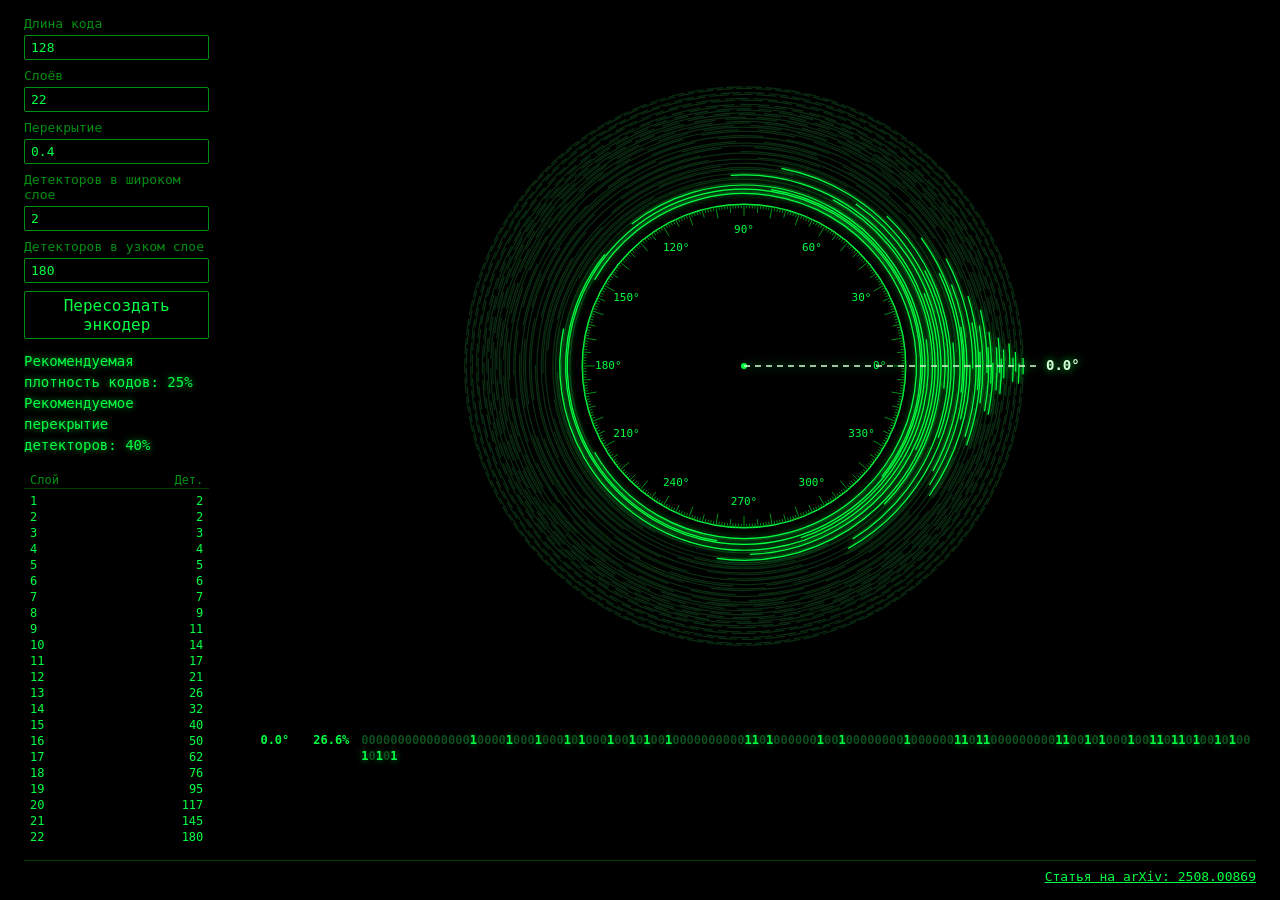
==== index.html @ e859a64a "Align paper link to the right in the footer Co-Authored-By: Claude Opus 5.5 <noreply@anthropic.com>" ====
<!doctype html>
<html lang="ru">
<head>
    <meta charset="utf-8">
    <meta name="viewport" content="width=device-width, initial-scale=1">
    <title>Angle Encoder</title>
    <style>
        :root {
            --background: #000;
            --bright: #00ff41;
            --mid: #008f11;
            --dark: #003b00;
            --dim: #0f4d1c;
            --glow: 0 0 6px rgba(0, 255, 65, 0.7);
        }

        /* The page fills exactly one screen: the dial shrinks to whatever
           height is left after the code history and the footer. */
        body {
            font-family: Consolas, ui-monospace, monospace;
            margin: 0;
            padding: 16px 24px;
            box-sizing: border-box;
            height: 100vh;
            display: flex;
            flex-direction: column;
            color: var(--bright);
            background: var(--background);
        }

        .layout {
            flex: 1;
            min-height: 0;
            display: grid;
            grid-template-columns: repeat(12, minmax(0, 1fr));
            grid-template-rows: minmax(0, 1fr);
            gap: 24px;
        }

        .sidebar {
            grid-column: span 2;
            min-height: 0;
            overflow-y: auto;
        }

        .main {
            grid-column: span 10;
            min-height: 0;
            display: grid;
            grid-template-rows: minmax(0, 1fr) auto;
            gap: 12px;
        }

        .dial-box {
            min-height: 0;
            container-type: size;
            display: flex;
            justify-content: center;
            align-items: center;
        }

        .layers-panel {
            margin-top: 16px;
            font-size: 12px;
        }

        @media (max-width: 800px) {
            body {
                height: auto;
            }

            .layout {
                grid-template-rows: none;
            }

            .sidebar,
            .main {
                grid-column: 1 / -1;
            }

            .dial-box {
                height: min(100vw - 48px, 80vh);
            }
        }

        .layers-header,
        #layers li {
            display: flex;
            justify-content: space-between;
            gap: 8px;
            padding: 1px 6px;
        }

        .layers-header {
            color: var(--mid);
            border-bottom: 1px solid var(--dark);
            margin-bottom: 4px;
        }

        #layers {
            list-style: none;
            padding: 0;
            margin: 0;
        }

        #layers li {
            cursor: default;
            border-radius: 2px;
        }

        #layers li:hover {
            color: var(--background);
            background: var(--bright);
            box-shadow: var(--glow);
        }

        form {
            display: flex;
            flex-direction: column;
            gap: 8px;
        }

        label {
            display: flex;
            flex-direction: column;
            gap: 4px;
            font-size: 13px;
            color: var(--mid);
        }

        input,
        button {
            font: inherit;
            color: var(--bright);
            background: var(--background);
            border: 1px solid var(--mid);
            border-radius: 2px;
            padding: 4px 6px;
        }

        input {
            width: 100%;
            box-sizing: border-box;
        }

        input:focus {
            outline: none;
            border-color: var(--bright);
            box-shadow: var(--glow);
        }

        button {
            align-self: flex-start;
            cursor: pointer;
        }

        button:hover {
            color: var(--background);
            background: var(--bright);
            box-shadow: var(--glow);
        }

        #recommendations {
            margin: 12px 0 0;
            font-size: 14px;
            line-height: 1.5;
            text-shadow: var(--glow);
        }

        footer {
            flex: none;
            margin-top: 12px;
            padding-top: 8px;
            border-top: 1px solid var(--dark);
            font-size: 13px;
            text-align: right;
        }

        a {
            color: var(--bright);
        }

        a:hover {
            text-shadow: var(--glow);
        }

        #dial {
            display: block;
            width: min(100cqw, 100cqh);
            height: min(100cqw, 100cqh);
            touch-action: none;
        }

        #history {
            justify-self: center;
            max-width: 100%;
            list-style: none;
            padding: 0;
            margin: 0;
            font-size: 12px;
            /* Room for all five rows, so the dial does not jump as they fill. */
            min-height: calc(5 * 24px);
        }

        #history li {
            display: flex;
            gap: 12px;
            padding: 4px 0;
            line-height: 16px;
            color: var(--mid);
            opacity: 0.6;
        }

        #history li:first-child {
            color: var(--bright);
            font-weight: 600;
            opacity: 1;
        }

        #history .angle {
            flex: none;
            width: 56px;
            text-align: right;
        }

        #history .density {
            flex: none;
            width: 48px;
            text-align: right;
        }

        #history .code {
            word-break: break-all;
            color: var(--dim);
        }

        #history .code .one {
            color: var(--bright);
            font-weight: 700;
            text-shadow: var(--glow);
        }

        #history .code .diff {
            color: var(--background);
            background: var(--bright);
            border-radius: 2px;
            text-shadow: none;
            box-shadow: var(--glow);
        }
    </style>
</head>
<body>
<div class="layout">
<aside class="sidebar">
    <form id="params">
        <label>
            Длина кода
            <input name="codeLength" type="number" value="128" min="1">
        </label>
        <label>
            Слоёв
            <input name="layersCount" type="number" value="22" min="2">
        </label>
        <label>
            Перекрытие
            <input name="overlap" type="number" value="0.4" min="0" max="0.99" step="0.01">
        </label>
        <label>
            Детекторов в широком слое
            <input name="widestDetectors" type="number" value="2" min="1">
        </label>
        <label>
            Детекторов в узком слое
            <input name="narrowestDetectors" type="number" value="180" min="1">
        </label>
        <button type="submit">Пересоздать энкодер</button>
    </form>

    <p id="recommendations">
        Рекомендуемая плотность кодов: 25%<br>
        Рекомендуемое перекрытие детекторов: 40%
    </p>

    <div class="layers-panel">
        <div class="layers-header"><span>Слой</span><span>Дет.</span></div>
        <ol id="layers"></ol>
    </div>
</aside>

<main class="main">
    <div class="dial-box">
        <canvas id="dial"></canvas>
    </div>

    <ol id="history"></ol>
</main>
</div>

<footer>
    <a href="https://arxiv.org/pdf/2508.00869" target="_blank" rel="noopener">Статья на arXiv: 2508.00869</a>
</footer>

    <script src="encoder.js"></script>
    <script src="main.js"></script>
</body>
</html>
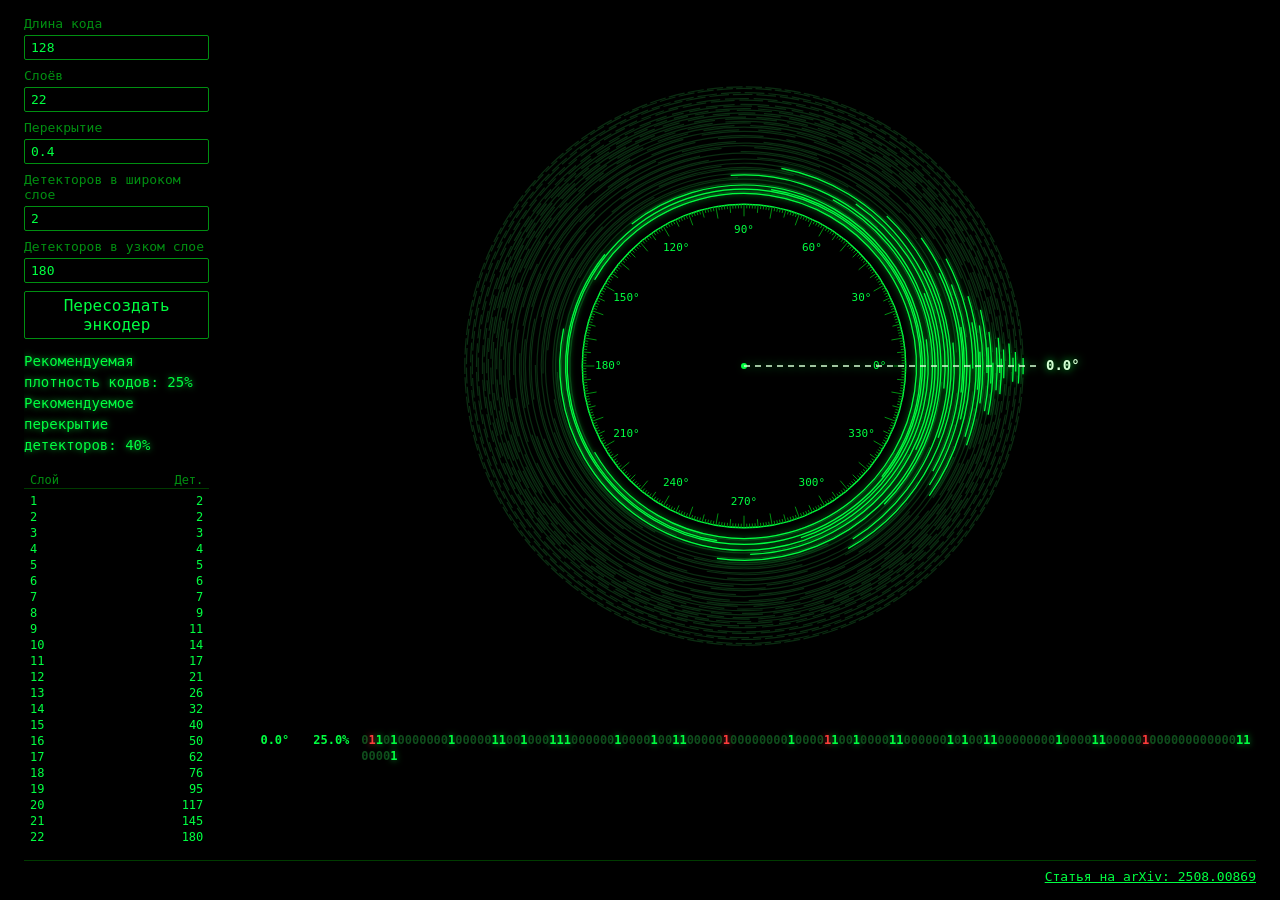
==== commit 20d5897a: "Highlight code bits shared by several active detectors in red Co-Authored-By: Claude Opus 5.5 <norep" ====
--- a/index.html
+++ b/index.html
@@ -12,6 +12,8 @@
             --dark: #003b00;
             --dim: #0f4d1c;
             --glow: 0 0 6px rgba(0, 255, 65, 0.7);
+            --red: #ff3b3b;
+            --red-glow: 0 0 6px rgba(255, 59, 59, 0.7);
         }
 
         /* The page fills exactly one screen: the dial shrinks to whatever
@@ -240,6 +242,11 @@
             text-shadow: var(--glow);
         }
 
+        #history .code .shared {
+            color: var(--red);
+            text-shadow: var(--red-glow);
+        }
+
         #history .code .diff {
             color: var(--background);
             background: var(--bright);
@@ -247,6 +254,10 @@
             text-shadow: none;
             box-shadow: var(--glow);
         }
+
+        #history .code .diff.shared {
+            color: #b00000;
+        }
     </style>
 </head>
 <body>
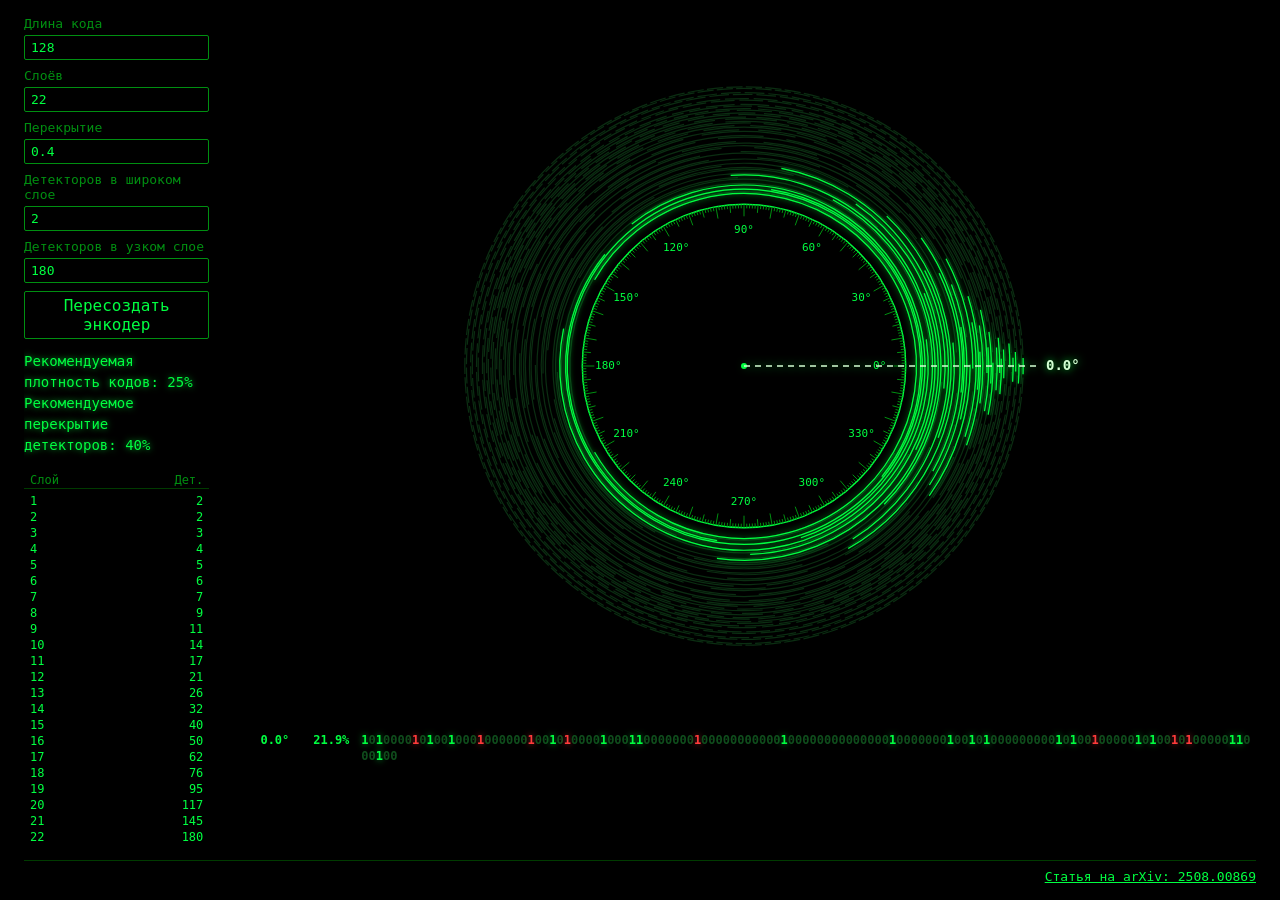
==== commit ae9912c8: "Use a red glow for changed bits shared by several detectors Co-Authored-By: Claude Opus 5.5 <noreply" ====
--- a/index.html
+++ b/index.html
@@ -257,6 +257,7 @@
 
         #history .code .diff.shared {
             color: #b00000;
+            box-shadow: var(--red-glow);
         }
     </style>
 </head>
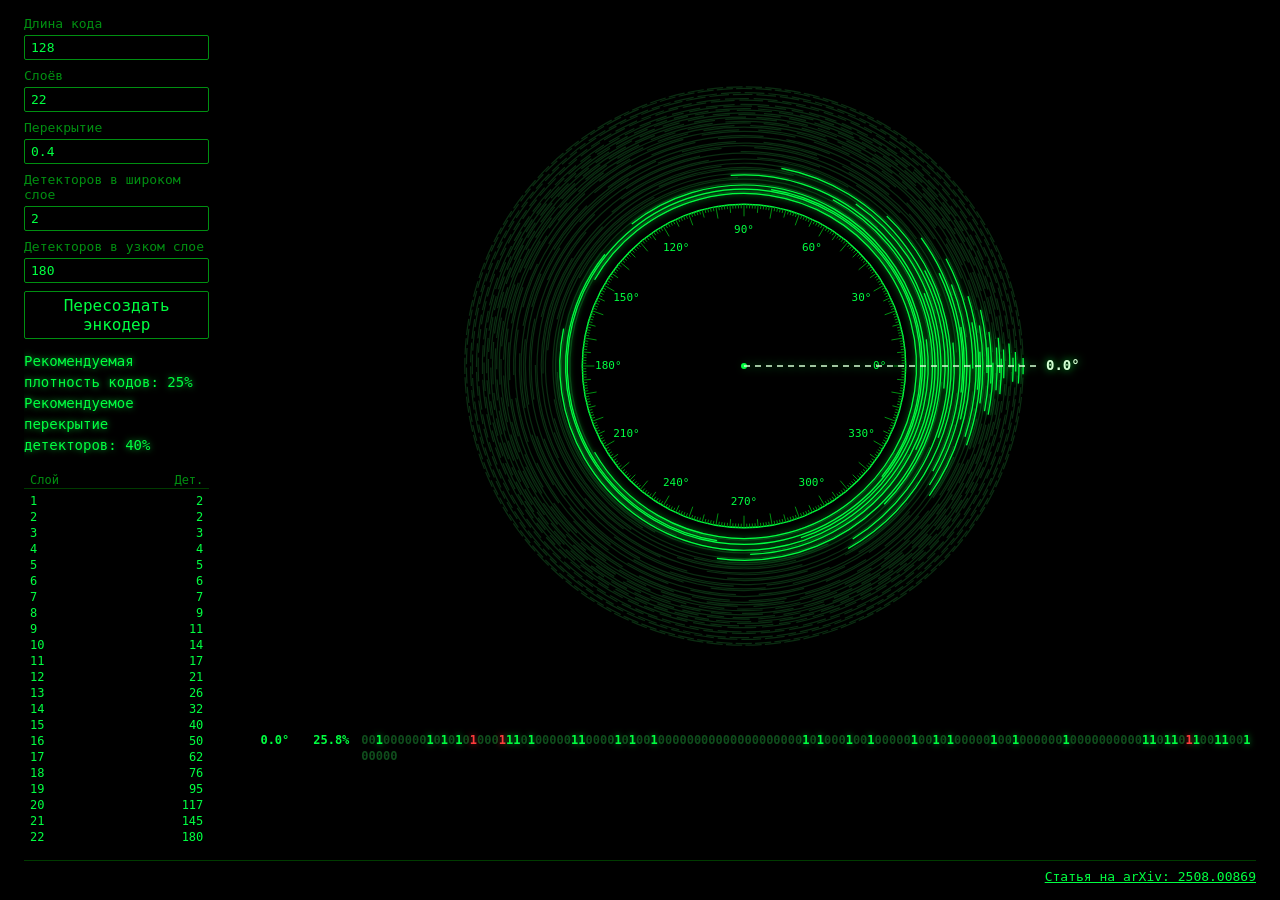
==== commit 12c6d1c9: "Use a red background for changed bits shared by several detectors Co-Authored-By: Claude Opus 5.5 <n" ====
--- a/index.html
+++ b/index.html
@@ -256,7 +256,7 @@
         }
 
         #history .code .diff.shared {
-            color: #b00000;
+            background: var(--red);
             box-shadow: var(--red-glow);
         }
     </style>
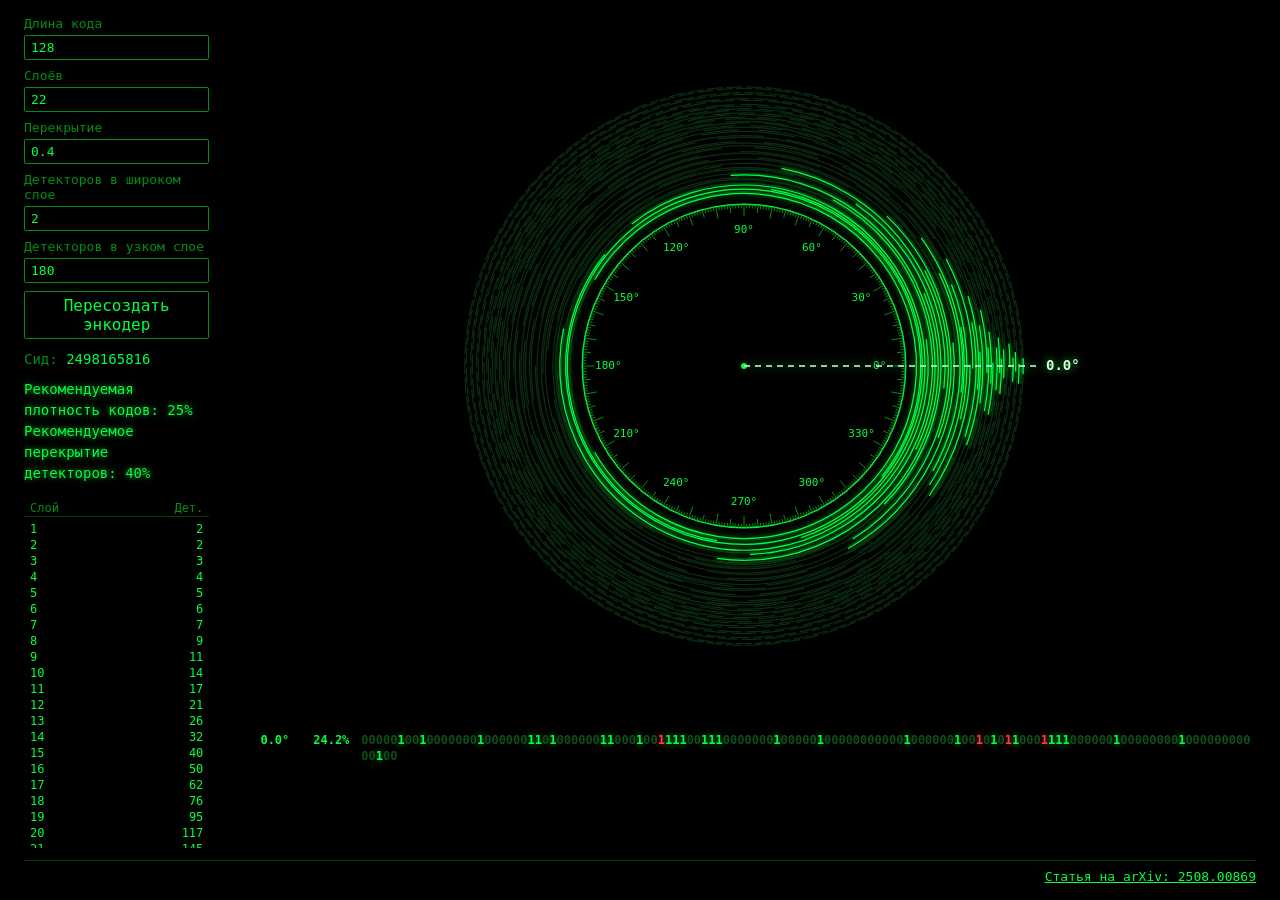
==== commit 7b36ee19: "Seed the detector bit generator randomly and show the seed Co-Authored-By: Claude Opus 5.5 <noreply@" ====
--- a/index.html
+++ b/index.html
@@ -162,6 +162,17 @@
             box-shadow: var(--glow);
         }
 
+        #seed-line {
+            margin: 12px 0 0;
+            font-size: 14px;
+            color: var(--mid);
+        }
+
+        #seed {
+            color: var(--bright);
+            user-select: all;
+        }
+
         #recommendations {
             margin: 12px 0 0;
             font-size: 14px;
@@ -288,6 +299,8 @@
         <button type="submit">Пересоздать энкодер</button>
     </form>
 
+    <p id="seed-line">Сид: <output id="seed"></output></p>
+
     <p id="recommendations">
         Рекомендуемая плотность кодов: 25%<br>
         Рекомендуемое перекрытие детекторов: 40%
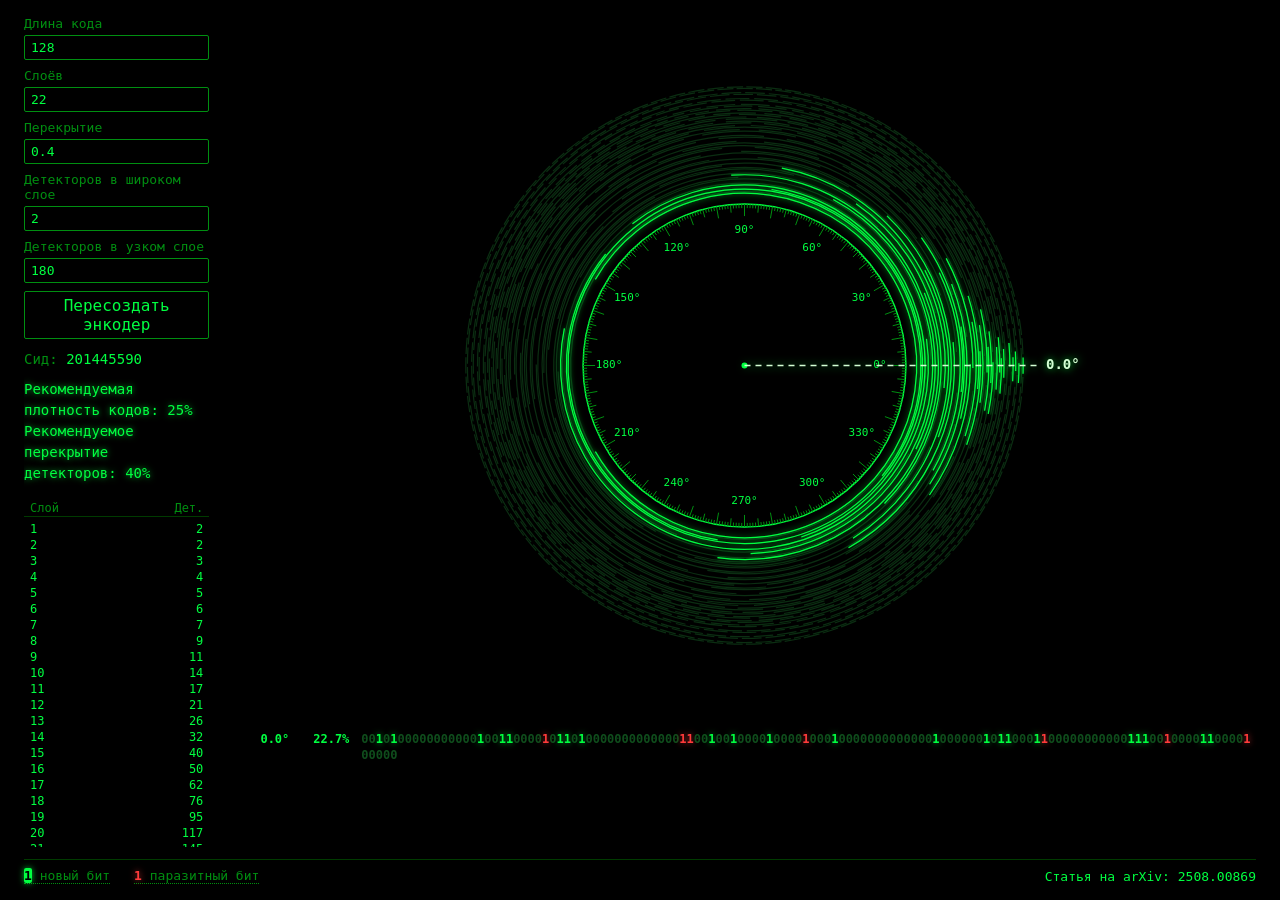
==== commit 8e6e8090: "Add a bit legend with tooltips to the footer Co-Authored-By: Claude Opus 5.5 <noreply@anthropic.com>" ====
--- a/index.html
+++ b/index.html
@@ -186,7 +186,51 @@
             padding-top: 8px;
             border-top: 1px solid var(--dark);
             font-size: 13px;
-            text-align: right;
+            display: flex;
+            flex-wrap: wrap;
+            justify-content: space-between;
+            align-items: center;
+            gap: 8px 24px;
+        }
+
+        .legend {
+            display: flex;
+            gap: 24px;
+            color: var(--mid);
+        }
+
+        .legend-item {
+            position: relative;
+            cursor: help;
+            border-bottom: 1px dotted var(--mid);
+        }
+
+        .legend-item::after {
+            content: attr(data-tip);
+            position: absolute;
+            left: 0;
+            bottom: calc(100% + 8px);
+            white-space: nowrap;
+            padding: 4px 8px;
+            font-size: 12px;
+            color: var(--bright);
+            background: var(--background);
+            border: 1px solid var(--mid);
+            border-radius: 2px;
+            box-shadow: var(--glow);
+            opacity: 0;
+            pointer-events: none;
+            transition: opacity 0.15s;
+        }
+
+        .legend-item:focus-visible {
+            outline: 1px solid var(--bright);
+            outline-offset: 2px;
+        }
+
+        .legend-item:hover::after,
+        .legend-item:focus::after {
+            opacity: 1;
         }
 
         a {
@@ -247,18 +291,18 @@
             color: var(--dim);
         }
 
-        #history .code .one {
+        .code .one {
             color: var(--bright);
             font-weight: 700;
             text-shadow: var(--glow);
         }
 
-        #history .code .shared {
+        .code .shared {
             color: var(--red);
             text-shadow: var(--red-glow);
         }
 
-        #history .code .diff {
+        .code .diff {
             color: var(--background);
             background: var(--bright);
             border-radius: 2px;
@@ -266,7 +310,7 @@
             box-shadow: var(--glow);
         }
 
-        #history .code .diff.shared {
+        .code .diff.shared {
             background: var(--red);
             box-shadow: var(--red-glow);
         }
@@ -322,7 +366,15 @@
 </div>
 
 <footer>
-    <a href="https://arxiv.org/pdf/2508.00869" target="_blank" rel="noopener">Статья на arXiv: 2508.00869</a>
+    <div class="legend">
+        <span class="legend-item" tabindex="0" data-tip="Бит изменился по сравнению с предыдущим кодом: зажёгся или погас">
+            <span class="code"><span class="one diff">1</span></span> новый бит
+        </span>
+        <span class="legend-item" tabindex="0" data-tip="Два разных детектора зажгли общий бит в одном коде">
+            <span class="code"><span class="one shared">1</span></span> паразитный бит
+        </span>
+    </div>
+    <ahref="https://arxiv.org/pdf/2508.00869" target="_blank" rel="noopener">Статья на arXiv: 2508.00869</a>
 </footer>
 
     <script src="encoder.js"></script>
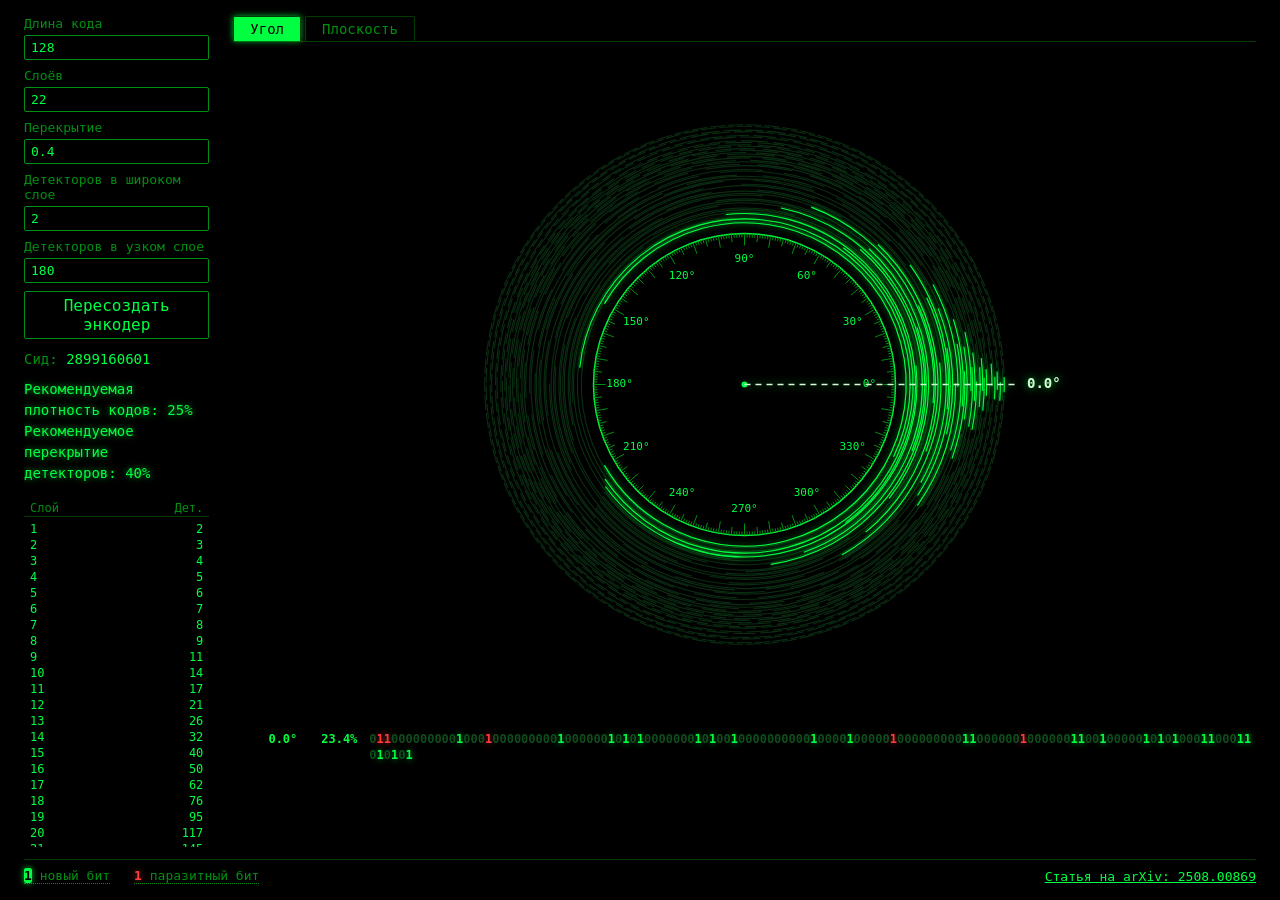
==== commit e91b5b71: "Add a plane position encoder on a separate tab A square with rulers on the top and left edges and X/" ====
--- a/index.html
+++ b/index.html
@@ -4,317 +4,7 @@
     <meta charset="utf-8">
     <meta name="viewport" content="width=device-width, initial-scale=1">
     <title>Angle Encoder</title>
-    <style>
-        :root {
-            --background: #000;
-            --bright: #00ff41;
-            --mid: #008f11;
-            --dark: #003b00;
-            --dim: #0f4d1c;
-            --glow: 0 0 6px rgba(0, 255, 65, 0.7);
-            --red: #ff3b3b;
-            --red-glow: 0 0 6px rgba(255, 59, 59, 0.7);
-        }
-
-        /* The page fills exactly one screen: the dial shrinks to whatever
-           height is left after the code history and the footer. */
-        body {
-            font-family: Consolas, ui-monospace, monospace;
-            margin: 0;
-            padding: 16px 24px;
-            box-sizing: border-box;
-            height: 100vh;
-            display: flex;
-            flex-direction: column;
-            color: var(--bright);
-            background: var(--background);
-        }
-
-        .layout {
-            flex: 1;
-            min-height: 0;
-            display: grid;
-            grid-template-columns: repeat(12, minmax(0, 1fr));
-            grid-template-rows: minmax(0, 1fr);
-            gap: 24px;
-        }
-
-        .sidebar {
-            grid-column: span 2;
-            min-height: 0;
-            overflow-y: auto;
-        }
-
-        .main {
-            grid-column: span 10;
-            min-height: 0;
-            display: grid;
-            grid-template-rows: minmax(0, 1fr) auto;
-            gap: 12px;
-        }
-
-        .dial-box {
-            min-height: 0;
-            container-type: size;
-            display: flex;
-            justify-content: center;
-            align-items: center;
-        }
-
-        .layers-panel {
-            margin-top: 16px;
-            font-size: 12px;
-        }
-
-        @media (max-width: 800px) {
-            body {
-                height: auto;
-            }
-
-            .layout {
-                grid-template-rows: none;
-            }
-
-            .sidebar,
-            .main {
-                grid-column: 1 / -1;
-            }
-
-            .dial-box {
-                height: min(100vw - 48px, 80vh);
-            }
-        }
-
-        .layers-header,
-        #layers li {
-            display: flex;
-            justify-content: space-between;
-            gap: 8px;
-            padding: 1px 6px;
-        }
-
-        .layers-header {
-            color: var(--mid);
-            border-bottom: 1px solid var(--dark);
-            margin-bottom: 4px;
-        }
-
-        #layers {
-            list-style: none;
-            padding: 0;
-            margin: 0;
-        }
-
-        #layers li {
-            cursor: default;
-            border-radius: 2px;
-        }
-
-        #layers li:hover {
-            color: var(--background);
-            background: var(--bright);
-            box-shadow: var(--glow);
-        }
-
-        form {
-            display: flex;
-            flex-direction: column;
-            gap: 8px;
-        }
-
-        label {
-            display: flex;
-            flex-direction: column;
-            gap: 4px;
-            font-size: 13px;
-            color: var(--mid);
-        }
-
-        input,
-        button {
-            font: inherit;
-            color: var(--bright);
-            background: var(--background);
-            border: 1px solid var(--mid);
-            border-radius: 2px;
-            padding: 4px 6px;
-        }
-
-        input {
-            width: 100%;
-            box-sizing: border-box;
-        }
-
-        input:focus {
-            outline: none;
-            border-color: var(--bright);
-            box-shadow: var(--glow);
-        }
-
-        button {
-            align-self: flex-start;
-            cursor: pointer;
-        }
-
-        button:hover {
-            color: var(--background);
-            background: var(--bright);
-            box-shadow: var(--glow);
-        }
-
-        #seed-line {
-            margin: 12px 0 0;
-            font-size: 14px;
-            color: var(--mid);
-        }
-
-        #seed {
-            color: var(--bright);
-            user-select: all;
-        }
-
-        #recommendations {
-            margin: 12px 0 0;
-            font-size: 14px;
-            line-height: 1.5;
-            text-shadow: var(--glow);
-        }
-
-        footer {
-            flex: none;
-            margin-top: 12px;
-            padding-top: 8px;
-            border-top: 1px solid var(--dark);
-            font-size: 13px;
-            display: flex;
-            flex-wrap: wrap;
-            justify-content: space-between;
-            align-items: center;
-            gap: 8px 24px;
-        }
-
-        .legend {
-            display: flex;
-            gap: 24px;
-            color: var(--mid);
-        }
-
-        .legend-item {
-            position: relative;
-            cursor: help;
-            border-bottom: 1px dotted var(--mid);
-        }
-
-        .legend-item::after {
-            content: attr(data-tip);
-            position: absolute;
-            left: 0;
-            bottom: calc(100% + 8px);
-            white-space: nowrap;
-            padding: 4px 8px;
-            font-size: 12px;
-            color: var(--bright);
-            background: var(--background);
-            border: 1px solid var(--mid);
-            border-radius: 2px;
-            box-shadow: var(--glow);
-            opacity: 0;
-            pointer-events: none;
-            transition: opacity 0.15s;
-        }
-
-        .legend-item:focus-visible {
-            outline: 1px solid var(--bright);
-            outline-offset: 2px;
-        }
-
-        .legend-item:hover::after,
-        .legend-item:focus::after {
-            opacity: 1;
-        }
-
-        a {
-            color: var(--bright);
-        }
-
-        a:hover {
-            text-shadow: var(--glow);
-        }
-
-        #dial {
-            display: block;
-            width: min(100cqw, 100cqh);
-            height: min(100cqw, 100cqh);
-            touch-action: none;
-        }
-
-        #history {
-            justify-self: center;
-            max-width: 100%;
-            list-style: none;
-            padding: 0;
-            margin: 0;
-            font-size: 12px;
-            /* Room for all five rows, so the dial does not jump as they fill. */
-            min-height: calc(5 * 24px);
-        }
-
-        #history li {
-            display: flex;
-            gap: 12px;
-            padding: 4px 0;
-            line-height: 16px;
-            color: var(--mid);
-            opacity: 0.6;
-        }
-
-        #history li:first-child {
-            color: var(--bright);
-            font-weight: 600;
-            opacity: 1;
-        }
-
-        #history .angle {
-            flex: none;
-            width: 56px;
-            text-align: right;
-        }
-
-        #history .density {
-            flex: none;
-            width: 48px;
-            text-align: right;
-        }
-
-        #history .code {
-            word-break: break-all;
-            color: var(--dim);
-        }
-
-        .code .one {
-            color: var(--bright);
-            font-weight: 700;
-            text-shadow: var(--glow);
-        }
-
-        .code .shared {
-            color: var(--red);
-            text-shadow: var(--red-glow);
-        }
-
-        .code .diff {
-            color: var(--background);
-            background: var(--bright);
-            border-radius: 2px;
-            text-shadow: none;
-            box-shadow: var(--glow);
-        }
-
-        .code .diff.shared {
-            background: var(--red);
-            box-shadow: var(--red-glow);
-        }
-    </style>
+    <link rel="stylesheet" href="styles.css">
 </head>
 <body>
 <div class="layout">
@@ -357,7 +47,12 @@
 </aside>
 
 <main class="main">
-    <div class="dial-box">
+    <nav class="tabs">
+        <a href="index.html" aria-current="page">Угол</a>
+        <a href="plane.html">Плоскость</a>
+    </nav>
+
+    <div class="canvas-box">
         <canvas id="dial"></canvas>
     </div>
 
@@ -374,10 +69,11 @@
             <span class="code"><span class="one shared">1</span></span> паразитный бит
         </span>
     </div>
-    <ahref="https://arxiv.org/pdf/2508.00869" target="_blank" rel="noopener">Статья на arXiv: 2508.00869</a>
+    <a href="https://arxiv.org/pdf/2508.00869" target="_blank" rel="noopener">Статья на arXiv: 2508.00869</a>
 </footer>
 
     <script src="encoder.js"></script>
+    <script src="ui.js"></script>
     <script src="main.js"></script>
 </body>
 </html>
--- a/styles.css
+++ b/styles.css
@@ -0,0 +1,345 @@
+:root {
+    --background: #000;
+    --bright: #00ff41;
+    --mid: #008f11;
+    --dark: #003b00;
+    --dim: #0f4d1c;
+    --glow: 0 0 6px rgba(0, 255, 65, 0.7);
+    --red: #ff3b3b;
+    --red-glow: 0 0 6px rgba(255, 59, 59, 0.7);
+}
+
+/* The page fills exactly one screen: the canvas shrinks to whatever height
+   is left after the tabs, the code history and the footer. */
+body {
+    font-family: Consolas, ui-monospace, monospace;
+    margin: 0;
+    padding: 16px 24px;
+    box-sizing: border-box;
+    height: 100vh;
+    display: flex;
+    flex-direction: column;
+    color: var(--bright);
+    background: var(--background);
+}
+
+.layout {
+    flex: 1;
+    min-height: 0;
+    display: grid;
+    grid-template-columns: repeat(12, minmax(0, 1fr));
+    grid-template-rows: minmax(0, 1fr);
+    gap: 24px;
+}
+
+.sidebar {
+    grid-column: span 2;
+    min-height: 0;
+    overflow-y: auto;
+}
+
+.main {
+    grid-column: span 10;
+    min-height: 0;
+    display: grid;
+    grid-template-rows: auto minmax(0, 1fr) auto;
+    gap: 12px;
+}
+
+.canvas-box {
+    min-height: 0;
+    container-type: size;
+    display: flex;
+    justify-content: center;
+    align-items: center;
+}
+
+.canvas-box canvas {
+    display: block;
+    width: min(100cqw, 100cqh);
+    height: min(100cqw, 100cqh);
+    touch-action: none;
+}
+
+@media (max-width: 800px) {
+    body {
+        height: auto;
+    }
+
+    .layout {
+        grid-template-rows: none;
+    }
+
+    .sidebar,
+    .main {
+        grid-column: 1 / -1;
+    }
+
+    .canvas-box {
+        height: min(100vw - 48px, 80vh);
+    }
+}
+
+.tabs {
+    display: flex;
+    gap: 4px;
+    border-bottom: 1px solid var(--dark);
+    font-size: 14px;
+}
+
+.tabs a {
+    padding: 4px 16px;
+    color: var(--mid);
+    text-decoration: none;
+    border: 1px solid var(--dark);
+    border-bottom: none;
+    border-radius: 2px 2px 0 0;
+}
+
+.tabs a:hover {
+    color: var(--bright);
+    text-shadow: var(--glow);
+}
+
+.tabs a[aria-current="page"] {
+    color: var(--background);
+    background: var(--bright);
+    box-shadow: var(--glow);
+    text-shadow: none;
+}
+
+.layers-panel {
+    margin-top: 16px;
+    font-size: 12px;
+}
+
+.layers-header,
+#layers li {
+    display: flex;
+    justify-content: space-between;
+    gap: 8px;
+    padding: 1px 6px;
+}
+
+.layers-header {
+    color: var(--mid);
+    border-bottom: 1px solid var(--dark);
+    margin-bottom: 4px;
+}
+
+#layers {
+    list-style: none;
+    padding: 0;
+    margin: 0;
+}
+
+#layers li {
+    cursor: default;
+    border-radius: 2px;
+}
+
+#layers li:hover {
+    color: var(--background);
+    background: var(--bright);
+    box-shadow: var(--glow);
+}
+
+form {
+    display: flex;
+    flex-direction: column;
+    gap: 8px;
+}
+
+label {
+    display: flex;
+    flex-direction: column;
+    gap: 4px;
+    font-size: 13px;
+    color: var(--mid);
+}
+
+input,
+button {
+    font: inherit;
+    color: var(--bright);
+    background: var(--background);
+    border: 1px solid var(--mid);
+    border-radius: 2px;
+    padding: 4px 6px;
+}
+
+input {
+    width: 100%;
+    box-sizing: border-box;
+}
+
+input:focus {
+    outline: none;
+    border-color: var(--bright);
+    box-shadow: var(--glow);
+}
+
+button {
+    align-self: flex-start;
+    cursor: pointer;
+}
+
+button:hover {
+    color: var(--background);
+    background: var(--bright);
+    box-shadow: var(--glow);
+}
+
+#seed-line {
+    margin: 12px 0 0;
+    font-size: 14px;
+    color: var(--mid);
+}
+
+#seed {
+    color: var(--bright);
+    user-select: all;
+}
+
+#recommendations {
+    margin: 12px 0 0;
+    font-size: 14px;
+    line-height: 1.5;
+    text-shadow: var(--glow);
+}
+
+footer {
+    flex: none;
+    margin-top: 12px;
+    padding-top: 8px;
+    border-top: 1px solid var(--dark);
+    font-size: 13px;
+    display: flex;
+    flex-wrap: wrap;
+    justify-content: space-between;
+    align-items: center;
+    gap: 8px 24px;
+}
+
+.legend {
+    display: flex;
+    gap: 24px;
+    color: var(--mid);
+}
+
+.legend-item {
+    position: relative;
+    cursor: help;
+    border-bottom: 1px dotted var(--mid);
+}
+
+.legend-item::after {
+    content: attr(data-tip);
+    position: absolute;
+    left: 0;
+    bottom: calc(100% + 8px);
+    white-space: nowrap;
+    padding: 4px 8px;
+    font-size: 12px;
+    color: var(--bright);
+    background: var(--background);
+    border: 1px solid var(--mid);
+    border-radius: 2px;
+    box-shadow: var(--glow);
+    opacity: 0;
+    pointer-events: none;
+    transition: opacity 0.15s;
+}
+
+.legend-item:focus-visible {
+    outline: 1px solid var(--bright);
+    outline-offset: 2px;
+}
+
+.legend-item:hover::after,
+.legend-item:focus::after {
+    opacity: 1;
+}
+
+a {
+    color: var(--bright);
+}
+
+a:hover {
+    text-shadow: var(--glow);
+}
+
+#history {
+    justify-self: center;
+    max-width: 100%;
+    list-style: none;
+    padding: 0;
+    margin: 0;
+    font-size: 12px;
+    /* Room for all five entries, so the canvas does not jump as they fill. */
+    min-height: calc(5 * 24px);
+}
+
+/* On the plane every entry is a pair of codes, one line per axis. */
+#history.pairs {
+    min-height: calc(5 * 40px);
+}
+
+#history li {
+    padding: 4px 0;
+    line-height: 16px;
+    color: var(--mid);
+    opacity: 0.6;
+}
+
+#history li:first-child {
+    color: var(--bright);
+    font-weight: 600;
+    opacity: 1;
+}
+
+#history .line {
+    display: flex;
+    gap: 12px;
+}
+
+#history .value {
+    flex: none;
+    width: 64px;
+    text-align: right;
+}
+
+#history .density {
+    flex: none;
+    width: 48px;
+    text-align: right;
+}
+
+#history .code {
+    word-break: break-all;
+    color: var(--dim);
+}
+
+.code .one {
+    color: var(--bright);
+    font-weight: 700;
+    text-shadow: var(--glow);
+}
+
+.code .shared {
+    color: var(--red);
+    text-shadow: var(--red-glow);
+}
+
+.code .diff {
+    color: var(--background);
+    background: var(--bright);
+    border-radius: 2px;
+    text-shadow: none;
+    box-shadow: var(--glow);
+}
+
+.code .diff.shared {
+    background: var(--red);
+    box-shadow: var(--red-glow);
+}
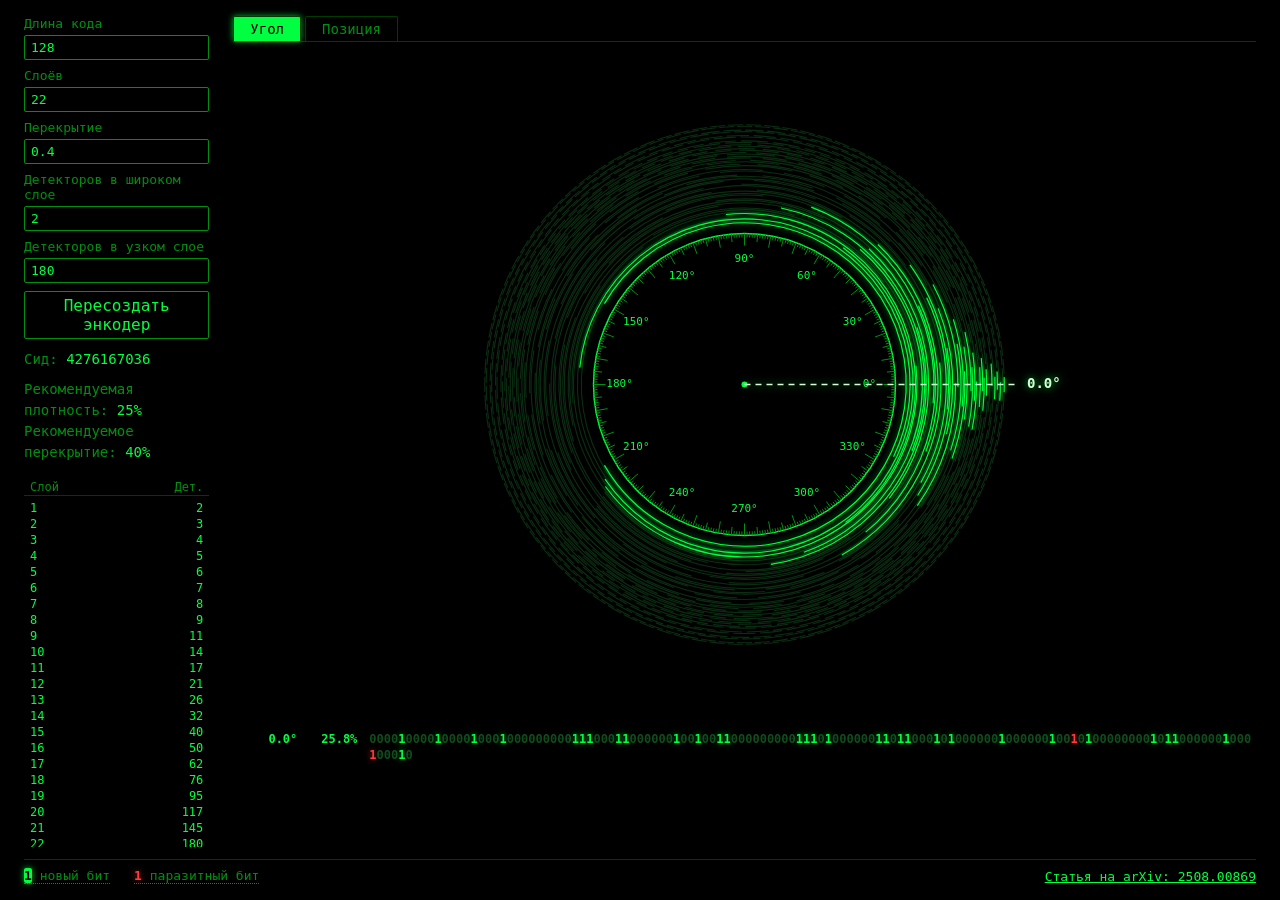
==== commit f3bb8cd0: "Rename the plane tab to Position and tone down the recommendations Co-Authored-By: Claude Opus 5.5 <" ====
--- a/index.html
+++ b/index.html
@@ -36,8 +36,8 @@
     <p id="seed-line">Сид: <output id="seed"></output></p>
 
     <p id="recommendations">
-        Рекомендуемая плотность кодов: 25%<br>
-        Рекомендуемое перекрытие детекторов: 40%
+        Рекомендуемая плотность: <span class="hint-value">25%</span><br>
+        Рекомендуемое перекрытие: <span class="hint-value">40%</span>
     </p>
 
     <div class="layers-panel">
@@ -49,7 +49,7 @@
 <main class="main">
     <nav class="tabs">
         <a href="index.html" aria-current="page">Угол</a>
-        <a href="plane.html">Плоскость</a>
+        <a href="plane.html">Позиция</a>
     </nav>
 
     <div class="canvas-box">
--- a/styles.css
+++ b/styles.css
@@ -205,7 +205,11 @@
     margin: 12px 0 0;
     font-size: 14px;
     line-height: 1.5;
-    text-shadow: var(--glow);
+    color: var(--mid);
+}
+
+.hint-value {
+    color: var(--bright);
 }
 
 footer {
